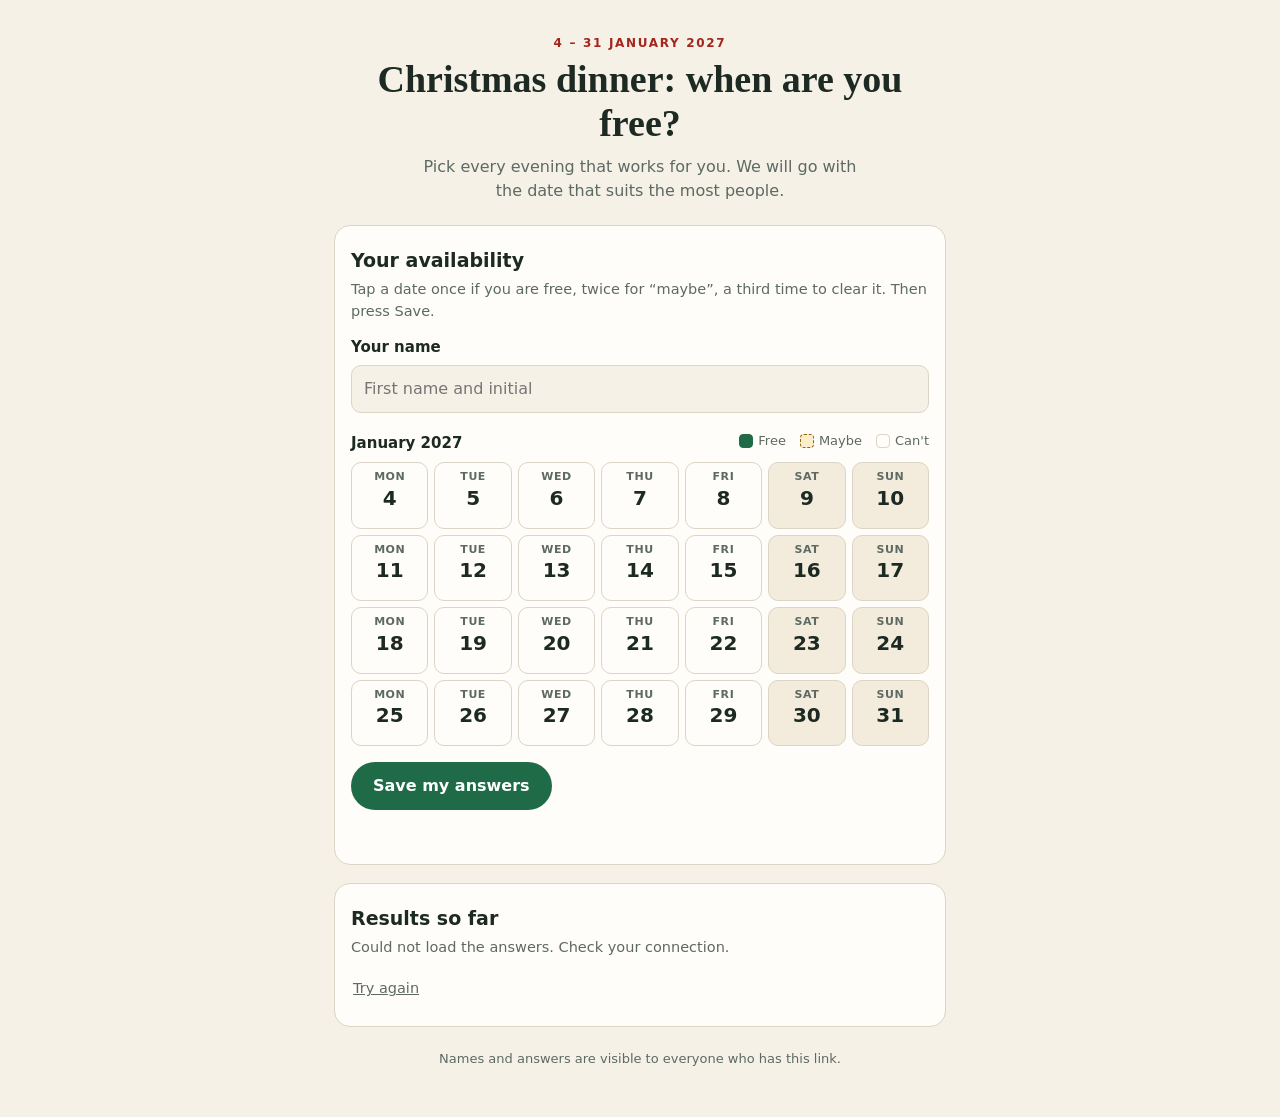
==== index.html @ c8178abc "Add poll page" ====
<!DOCTYPE html>
<html lang="en">
<head>
<meta charset="utf-8">
<meta name="viewport" content="width=device-width, initial-scale=1">
<meta name="robots" content="noindex, nofollow">
<meta name="color-scheme" content="light dark">
<title>Christmas dinner: when are you free?</title>
<style>
  :root {
    --bg: #f6f1e7;
    --surface: #fffdf9;
    --ink: #1c2a23;
    --muted: #5d6a62;
    --line: #dcd4c4;
    --weekend: #f3ecdd;
    --green: #1f6b47;
    --on-green: #ffffff;
    --amber: #96600f;
    --amber-soft: #fbeecb;
    --red: #a3261d;
    --focus: #1a73e8;
  }
  @media (prefers-color-scheme: dark) {
    :root {
      --bg: #111714;
      --surface: #1a231f;
      --ink: #eef2ee;
      --muted: #a5b1aa;
      --line: #34413b;
      --weekend: #202b26;
      --green: #5cc391;
      --on-green: #0c1a13;
      --amber: #e6b655;
      --amber-soft: #40351a;
      --red: #ff9a8f;
      --focus: #8ab4f8;
    }
  }
  * { box-sizing: border-box; }
  [hidden] { display: none !important; }
  body {
    margin: 0;
    background: var(--bg);
    color: var(--ink);
    font: 16px/1.5 system-ui, -apple-system, "Segoe UI", Roboto, "Helvetica Neue", Arial, sans-serif;
    -webkit-text-size-adjust: 100%;
  }
  main { max-width: 640px; margin: 0 auto; padding: 20px 14px 48px; }
  header { text-align: center; padding: 14px 0 4px; }
  .eyebrow {
    margin: 0 0 6px;
    font-size: 12px; font-weight: 700; letter-spacing: .14em; text-transform: uppercase;
    color: var(--red);
  }
  h1 {
    margin: 0 0 10px;
    font-family: Georgia, "Times New Roman", serif;
    font-size: clamp(27px, 6.4vw, 38px); line-height: 1.15; font-weight: 700;
  }
  .lead { margin: 0 auto; max-width: 44ch; color: var(--muted); }
  .banner {
    margin: 16px 0 0; padding: 10px 14px; border-radius: 12px;
    background: var(--amber-soft); border: 1px dashed var(--amber); font-size: 14px;
  }
  .card {
    margin-top: 18px; padding: 20px 16px;
    background: var(--surface); border: 1px solid var(--line); border-radius: 16px;
  }
  h2 { margin: 0 0 4px; font-size: 19px; }
  h3 { margin: 0 0 6px; font-size: 16px; }
  .hint { margin: 0 0 14px; color: var(--muted); font-size: 14.5px; }
  label { display: block; margin: 0 0 6px; font-weight: 600; font-size: 15px; }
  input[type="text"] {
    width: 100%; padding: 11px 12px;
    font: inherit; color: inherit; background: var(--bg);
    border: 1.5px solid var(--line); border-radius: 10px;
  }
  .month {
    margin: 18px 0 8px; font-weight: 700; font-size: 15px;
    display: flex; justify-content: space-between; align-items: baseline; gap: 8px; flex-wrap: wrap;
  }
  .legend { display: flex; flex-wrap: wrap; gap: 6px 14px; font-size: 13px; color: var(--muted); font-weight: 400; }
  .legend span { display: inline-flex; align-items: center; gap: 5px; }
  .swatch { width: 14px; height: 14px; border-radius: 4px; border: 1.5px solid var(--line); background: var(--surface); }
  .swatch.yes { background: var(--green); border-color: var(--green); }
  .swatch.maybe { background: var(--amber-soft); border-color: var(--amber); border-style: dashed; }

  .cal { display: grid; grid-template-columns: repeat(7, minmax(0, 1fr)); gap: 6px; }
  .day {
    position: relative; overflow: hidden;
    display: flex; flex-direction: column; align-items: center; justify-content: center; gap: 1px;
    min-height: 64px; padding: 6px 0 4px; margin: 0;
    font: inherit; color: inherit; background: var(--surface);
    border: 1.5px solid var(--line); border-radius: 10px;
    cursor: pointer; touch-action: manipulation; -webkit-tap-highlight-color: transparent;
    -webkit-appearance: none; appearance: none;
  }
  .day > span { position: relative; }
  .day.weekend { background: var(--weekend); }
  .day .wd { font-size: 11px; font-weight: 700; letter-spacing: .05em; text-transform: uppercase; color: var(--muted); }
  .day .num { font-size: 20px; font-weight: 700; line-height: 1.1; }
  .day .mon { font-size: 10px; color: var(--muted); line-height: 1; }
  .day .tag { min-height: 14px; font-size: 10.5px; line-height: 14px; font-weight: 700; }
  .day:focus-visible, button:focus-visible, input:focus-visible {
    outline: 3px solid var(--focus); outline-offset: 2px;
  }
  .day.yes { background: var(--green); border-color: var(--green); color: var(--on-green); }
  .day.yes .wd, .day.yes .mon { color: inherit; opacity: .85; }
  .day.maybe { background: var(--amber-soft); border-color: var(--amber); border-style: dashed; }
  .day.maybe .tag { color: var(--amber); }

  .res::before {
    content: ""; position: absolute; top: 0; right: 0; bottom: 0; left: 0;
    background: var(--green); opacity: var(--heat, 0);
  }
  .res.hot { color: var(--on-green); }
  .res.hot .wd, .res.hot .mon { color: inherit; opacity: .85; }
  .res.best { border-color: var(--red); border-width: 2.5px; }
  .res.sel { box-shadow: 0 0 0 2.5px var(--ink); border-color: var(--ink); }

  .actions { display: flex; flex-wrap: wrap; align-items: center; gap: 10px 16px; margin-top: 16px; }
  .primary {
    padding: 12px 22px; font: inherit; font-weight: 700; cursor: pointer;
    color: var(--on-green); background: var(--green); border: 0; border-radius: 999px;
  }
  .primary:disabled { opacity: .55; cursor: default; }
  .textbtn {
    padding: 6px 2px; font: inherit; font-size: 14.5px; cursor: pointer;
    color: var(--muted); background: none; border: 0; text-decoration: underline;
  }
  .status { margin: 12px 0 0; min-height: 22px; font-size: 14.5px; }
  .status.ok { color: var(--green); font-weight: 600; }
  .status.error { color: var(--red); font-weight: 600; }
  .status.warn { color: var(--amber); font-weight: 600; }

  .top { margin: 14px 0 0; padding: 0; list-style: none; display: grid; gap: 6px; }
  .top button {
    width: 100%; display: flex; justify-content: space-between; align-items: baseline; gap: 10px;
    padding: 10px 12px; font: inherit; color: inherit; text-align: left; cursor: pointer;
    background: var(--bg); border: 1.5px solid var(--line); border-radius: 10px;
  }
  .top .when { font-weight: 700; }
  .top .who { color: var(--muted); font-size: 14px; white-space: nowrap; }
  .detail { margin-top: 14px; padding: 12px 14px; background: var(--bg); border-radius: 12px; font-size: 15px; }
  .detail p { margin: 4px 0 0; }
  .people { margin: 14px 0 0; font-size: 14.5px; color: var(--muted); }
  footer { margin-top: 22px; text-align: center; color: var(--muted); font-size: 13px; }

  @media (max-width: 400px) {
    main { padding: 14px 10px 40px; }
    .card { padding: 16px 10px; }
    .cal { gap: 4px; }
    .day { min-height: 60px; border-radius: 8px; }
    .day .wd { font-size: 10px; letter-spacing: .02em; }
    .day .num { font-size: 18px; }
    .day .tag { font-size: 10px; }
  }
</style>
</head>
<body>
<main>
  <header>
    <p class="eyebrow" id="range"></p>
    <h1>Christmas dinner: when are you free?</h1>
    <p class="lead">Pick every evening that works for you. We will go with the date that suits the most people.</p>
  </header>

  <p class="banner" id="demo" hidden>Preview mode: these are sample answers and nothing you enter is saved.</p>

  <section class="card" aria-labelledby="vote-title">
    <h2 id="vote-title">Your availability</h2>
    <p class="hint">Tap a date once if you are free, twice for &ldquo;maybe&rdquo;, a third time to clear it. Then press Save.</p>

    <label for="name">Your name</label>
    <input type="text" id="name" maxlength="40" autocomplete="name" placeholder="First name and initial">

    <div class="month">
      <span id="vote-month"></span>
      <span class="legend" aria-hidden="true">
        <span><i class="swatch yes"></i>Free</span>
        <span><i class="swatch maybe"></i>Maybe</span>
        <span><i class="swatch"></i>Can't</span>
      </span>
    </div>
    <div class="cal" id="vote-cal" role="group" aria-label="Your availability, date by date"></div>

    <div class="actions">
      <button type="button" class="primary" id="save">Save my answers</button>
      <button type="button" class="textbtn" id="remove" hidden>Remove my answers</button>
    </div>
    <p class="status" id="status" role="status" aria-live="polite"></p>
  </section>

  <section class="card" aria-labelledby="res-title">
    <h2 id="res-title">Results so far</h2>
    <p class="hint" id="count">Loading answers&hellip;</p>
    <button type="button" class="textbtn" id="retry" hidden>Try again</button>

    <div id="res-body" hidden>
      <div id="top-wrap">
        <h3>Best dates</h3>
        <ol class="top" id="top"></ol>
      </div>

      <div class="month">
        <span id="res-month"></span>
        <span class="legend">Number = people free, +n = maybe. Tap a date for names.</span>
      </div>
      <div class="cal" id="res-cal" role="group" aria-label="Results, date by date"></div>

      <div class="detail" id="detail" aria-live="polite"></div>
      <p class="people" id="people"></p>
    </div>
  </section>

  <footer>Names and answers are visible to everyone who has this link.</footer>
</main>

<script>
(function () {
  'use strict';

  /* ------------------------------------------------------------------
     Settings. API_URL is the Google Apps Script web app address
     (it ends with /exec). Leave it empty to run in preview mode.
     ------------------------------------------------------------------ */
  var CONFIG = {
    API_URL: 'https://script.google.com/macros/s/AKfycbxa3gKPzB4T4q2veu583Akxy4anp-9lhqV6BipjhSK2Z4Tx8DM4zlp5G-_7PPSQfwPbwg/exec',
    START: '2027-01-04',
    END: '2027-01-31',
    KEY: 'christmas-dinner-2027'
  };

  var LIVE = /^https:\/\/script\.google\.com\/macros\/s\/[\w-]+\/exec$/.test(CONFIG.API_URL);
  var DAY_MS = 86400000;

  /* ---------- dates (all in UTC so every visitor sees the same days) ---------- */

  function buildDates(start, end) {
    var out = [];
    var t = Date.parse(start + 'T00:00:00Z');
    var last = Date.parse(end + 'T00:00:00Z');
    for (; t <= last; t += DAY_MS) out.push(new Date(t).toISOString().slice(0, 10));
    return out;
  }

  function formatter(options) {
    options.timeZone = 'UTC';
    return new Intl.DateTimeFormat('en-GB', options);
  }
  var F = {
    wd: formatter({ weekday: 'short' }),
    wdLong: formatter({ weekday: 'long' }),
    mon: formatter({ month: 'short' }),
    monLong: formatter({ month: 'long' })
  };

  function info(iso) {
    var d = new Date(iso + 'T00:00:00Z');
    var day = d.getUTCDate();
    return {
      iso: iso,
      dow: d.getUTCDay(),                         // 0 = Sunday
      day: day,
      year: d.getUTCFullYear(),
      month: d.getUTCMonth(),
      wd: F.wd.format(d),
      short: F.wd.format(d) + ' ' + day + ' ' + F.mon.format(d),
      long: F.wdLong.format(d) + ' ' + day + ' ' + F.monLong.format(d),
      mon: F.mon.format(d),
      monLong: F.monLong.format(d)
    };
  }

  var DATES = buildDates(CONFIG.START, CONFIG.END);
  var INFO = {};
  DATES.forEach(function (iso) { INFO[iso] = info(iso); });
  var FIRST = INFO[DATES[0]];
  var LAST = INFO[DATES[DATES.length - 1]];
  var ONE_MONTH = FIRST.month === LAST.month && FIRST.year === LAST.year;

  /* ---------- small helpers ---------- */

  function $(id) { return document.getElementById(id); }

  function el(tag, className, text) {
    var node = document.createElement(tag);
    if (className) node.className = className;
    if (text !== undefined && text !== null) node.textContent = String(text);
    return node;
  }

  var store = (function () {
    var memory = {};
    return {
      get: function (key) {
        try {
          var value = window.localStorage.getItem(key);
          if (value !== null) return value;
        } catch (ignore) {}
        return Object.prototype.hasOwnProperty.call(memory, key) ? memory[key] : null;
      },
      set: function (key, value) {
        memory[key] = value;
        try { window.localStorage.setItem(key, value); } catch (ignore) {}
      }
    };
  })();

  function newId() {
    var c = window.crypto;
    if (c && typeof c.randomUUID === 'function') return c.randomUUID();
    var bytes = new Uint8Array(16);
    if (c && c.getRandomValues) c.getRandomValues(bytes);
    else for (var i = 0; i < 16; i++) bytes[i] = Math.floor(Math.random() * 256);
    bytes[6] = (bytes[6] & 0x0f) | 0x40;
    bytes[8] = (bytes[8] & 0x3f) | 0x80;
    var hex = Array.prototype.map.call(bytes, function (b) { return ('0' + b.toString(16)).slice(-2); }).join('');
    return hex.slice(0, 8) + '-' + hex.slice(8, 12) + '-' + hex.slice(12, 16) + '-' + hex.slice(16, 20) + '-' + hex.slice(20);
  }

  function cleanName(value) {
    return String(value || '').replace(/\s+/g, ' ').trim();
  }

  function people(n) { return n === 1 ? '1 person' : n + ' people'; }

  /* ---------- state ---------- */

  var myId = store.get(CONFIG.KEY + ':id');
  if (!/^[0-9a-f]{8}-[0-9a-f]{4}-[0-9a-f]{4}-[0-9a-f]{4}-[0-9a-f]{12}$/i.test(myId || '')) {
    myId = newId();
    store.set(CONFIG.KEY + ':id', myId);
  }
  var myVotes = {};          // iso date -> 'yes' | 'maybe'
  var responses = [];        // [{ name, votes, mine? }]
  var loaded = false;
  var dirty = false;
  var hasSaved = false;
  var busy = false;
  var selected = null;

  var voteCells = {};
  var resCells = {};

  /* ---------- server ---------- */

  var mockRows = (function () {
    function pick(offsets, maybes) {
      var votes = {};
      offsets.forEach(function (i) { if (DATES[i]) votes[DATES[i]] = 'yes'; });
      (maybes || []).forEach(function (i) { if (DATES[i]) votes[DATES[i]] = 'maybe'; });
      return votes;
    }
    return [
      { id: 'sample-1', name: 'Alex', votes: pick([3, 4, 5, 11, 12, 18], [6, 19]) },
      { id: 'sample-2', name: 'Sam', votes: pick([4, 5, 12, 13, 19, 26], [11]) },
      { id: 'sample-3', name: 'Jo', votes: pick([1, 5, 8, 12, 15, 22], [4, 26]) }
    ];
  })();

  function mockApi(method, payload) {
    return new Promise(function (resolve) {
      window.setTimeout(function () {
        if (method === 'POST') {
          var index = -1;
          mockRows.forEach(function (row, i) { if (row.id === payload.id) index = i; });
          if (payload.action === 'delete') {
            if (index >= 0) mockRows.splice(index, 1);
          } else {
            var row = { id: payload.id, name: payload.name, votes: JSON.parse(JSON.stringify(payload.votes)) };
            if (index >= 0) mockRows[index] = row; else mockRows.push(row);
          }
        }
        resolve({
          ok: true,
          responses: mockRows.map(function (row) {
            var item = { name: row.name, votes: row.votes };
            if (row.id === myId) item.mine = true;
            return item;
          })
        });
      }, 150);
    });
  }

  function api(method, payload) {
    if (!LIVE) return mockApi(method, payload);
    var request;
    if (method === 'GET') {
      request = fetch(CONFIG.API_URL + '?id=' + encodeURIComponent(myId) + '&t=' + Date.now(), { redirect: 'follow' });
    } else {
      // text/plain keeps this a "simple" request, which is what Apps Script web apps accept.
      request = fetch(CONFIG.API_URL, {
        method: 'POST',
        redirect: 'follow',
        headers: { 'Content-Type': 'text/plain;charset=utf-8' },
        body: JSON.stringify(payload)
      });
    }
    return request.then(function (response) {
      if (!response.ok) throw new Error('The server answered with an error (' + response.status + ').');
      return response.json();
    }).then(function (data) {
      if (!data || data.ok !== true || !Array.isArray(data.responses)) {
        throw new Error(data && data.error ? data.error : 'Unexpected answer from the server.');
      }
      return data;
    });
  }

  /* ---------- calendars ---------- */

  function buildCalendar(container, cells, className, onClick) {
    container.textContent = '';
    var offset = (FIRST.dow + 6) % 7;             // weeks start on Monday
    for (var i = 0; i < offset; i++) {
      var pad = el('span');
      pad.setAttribute('aria-hidden', 'true');
      container.appendChild(pad);
    }
    DATES.forEach(function (iso) {
      var d = INFO[iso];
      var button = el('button', 'day ' + className + (d.dow === 0 || d.dow === 6 ? ' weekend' : ''));
      button.type = 'button';
      button.setAttribute('data-date', iso);
      button.appendChild(el('span', 'wd', d.wd));
      button.appendChild(el('span', 'num', d.day));
      if (!ONE_MONTH) button.appendChild(el('span', 'mon', d.mon));
      button.appendChild(el('span', 'tag', ''));
      button.addEventListener('click', function () { onClick(iso); });
      cells[iso] = button;
      container.appendChild(button);
    });
  }

  function paintVoteCell(iso) {
    var button = voteCells[iso];
    var value = myVotes[iso];
    button.classList.toggle('yes', value === 'yes');
    button.classList.toggle('maybe', value === 'maybe');
    button.querySelector('.tag').textContent = value || '';
    button.setAttribute('aria-pressed', value === 'yes' ? 'true' : value === 'maybe' ? 'mixed' : 'false');
    button.setAttribute('aria-label', INFO[iso].long + ': ' +
      (value === 'yes' ? 'free' : value === 'maybe' ? 'maybe' : 'not selected'));
  }

  function paintVotes() { DATES.forEach(paintVoteCell); }

  function onVoteClick(iso) {
    if (busy) return;
    var value = myVotes[iso];
    if (!value) myVotes[iso] = 'yes';
    else if (value === 'yes') myVotes[iso] = 'maybe';
    else delete myVotes[iso];
    dirty = true;
    paintVoteCell(iso);
    setStatus('Not saved yet. Press “' + $('save').textContent + '” when you are done.', 'warn');
  }

  /* ---------- results ---------- */

  function tally() {
    var t = {};
    DATES.forEach(function (iso) { t[iso] = { yes: [], maybe: [] }; });
    responses.forEach(function (r) {
      DATES.forEach(function (iso) {
        var value = r.votes ? r.votes[iso] : null;
        if (value === 'yes') t[iso].yes.push(r.name);
        else if (value === 'maybe') t[iso].maybe.push(r.name);
      });
    });
    return t;
  }

  function ranking(t) {
    return DATES.filter(function (iso) {
      return t[iso].yes.length + t[iso].maybe.length > 0;
    }).sort(function (a, b) {
      return t[b].yes.length - t[a].yes.length ||
             t[b].maybe.length - t[a].maybe.length ||
             (a < b ? -1 : 1);
    });
  }

  function summary(entry) {
    var parts = [];
    if (entry.yes.length) parts.push(entry.yes.length + ' free');
    if (entry.maybe.length) parts.push(entry.maybe.length + ' maybe');
    return parts.join(' · ');
  }

  function paintResults() {
    var t = tally();
    var rank = ranking(t);
    var n = responses.length;

    $('count').textContent = n === 0 ? 'No answers yet. Be the first!' :
      people(n) + (n === 1 ? ' has' : ' have') + ' answered.';
    $('res-body').hidden = false;

    // Best dates
    var top = $('top');
    top.textContent = '';
    rank.slice(0, 3).forEach(function (iso) {
      var item = el('li');
      var button = el('button');
      button.type = 'button';
      button.appendChild(el('span', 'when', INFO[iso].short));
      button.appendChild(el('span', 'who', summary(t[iso])));
      button.addEventListener('click', function () { select(iso); });
      item.appendChild(button);
      top.appendChild(item);
    });
    $('top-wrap').hidden = rank.length === 0;

    // Heat map
    var maxYes = 0;
    DATES.forEach(function (iso) { maxYes = Math.max(maxYes, t[iso].yes.length); });
    var best = {};
    if (rank.length) {
      var lead = t[rank[0]];
      rank.forEach(function (iso) {
        if (t[iso].yes.length === lead.yes.length && t[iso].maybe.length === lead.maybe.length) best[iso] = true;
      });
    }
    DATES.forEach(function (iso) {
      var button = resCells[iso];
      var yes = t[iso].yes.length;
      var maybe = t[iso].maybe.length;
      var heat = maxYes ? yes / maxYes : 0;
      button.style.setProperty('--heat', (heat * 0.92).toFixed(2));
      button.classList.toggle('hot', heat >= 0.55);
      button.classList.toggle('best', best[iso] === true);
      button.querySelector('.tag').textContent = (yes ? String(yes) : '') + (maybe ? '+' + maybe : '');
      button.setAttribute('aria-label', INFO[iso].long + ': ' + yes + ' free, ' + maybe + ' maybe');
    });

    if (!selected || !t[selected]) selected = null;
    if (!selected && rank.length) selected = rank[0];
    paintDetail(t);

    $('people').textContent = n ? 'Answered so far: ' +
      responses.map(function (r) { return r.name; }).join(', ') + '.' : '';
  }

  function paintDetail(t) {
    var box = $('detail');
    box.textContent = '';
    DATES.forEach(function (iso) {
      resCells[iso].classList.toggle('sel', iso === selected);
      resCells[iso].setAttribute('aria-pressed', iso === selected ? 'true' : 'false');
    });
    if (!selected) {
      box.appendChild(el('p', null, 'Tap a date above to see who is free.'));
      return;
    }
    var entry = (t || tally())[selected];
    box.appendChild(el('h3', null, INFO[selected].long));
    if (!entry.yes.length && !entry.maybe.length) {
      box.appendChild(el('p', null, 'Nobody has picked this date yet.'));
      return;
    }
    [['Free', entry.yes], ['Maybe', entry.maybe]].forEach(function (pair) {
      if (!pair[1].length) return;
      var line = el('p');
      line.appendChild(el('strong', null, pair[0] + ' (' + pair[1].length + '): '));
      line.appendChild(document.createTextNode(pair[1].join(', ')));
      box.appendChild(line);
    });
  }

  function select(iso) {
    selected = iso;
    paintDetail();
  }

  /* ---------- actions ---------- */

  function setStatus(text, kind) {
    var node = $('status');
    node.textContent = text || '';
    node.className = 'status' + (kind ? ' ' + kind : '');
  }

  function setBusy(value) {
    busy = value;
    $('save').disabled = value;
    $('remove').disabled = value;
  }

  function paintButtons() {
    $('save').textContent = hasSaved ? 'Update my answers' : 'Save my answers';
    $('remove').hidden = !hasSaved;
  }

  function applyResponses(list) {
    responses = list;
    loaded = true;
    $('retry').hidden = true;
    paintResults();
  }

  function load() {
    $('count').textContent = 'Loading answers…';
    $('retry').hidden = true;
    return api('GET').then(function (data) {
      var mine = null;
      data.responses.forEach(function (r) { if (r.mine) mine = r; });
      if (mine) {
        hasSaved = true;
        if (!dirty) {
          myVotes = {};
          DATES.forEach(function (iso) {
            if (mine.votes[iso] === 'yes' || mine.votes[iso] === 'maybe') myVotes[iso] = mine.votes[iso];
          });
          if (!cleanName($('name').value)) $('name').value = mine.name;
          paintVotes();
        }
      }
      paintButtons();
      applyResponses(data.responses);
    }).catch(function () {
      $('count').textContent = 'Could not load the answers. Check your connection.';
      $('retry').hidden = false;
    });
  }

  function save() {
    if (busy) return;
    var name = cleanName($('name').value);
    if (!name) {
      setStatus('Please enter your name first.', 'error');
      $('name').focus();
      return;
    }
    if (!hasSaved && loaded) {
      var taken = responses.some(function (r) {
        return !r.mine && r.name.toLowerCase() === name.toLowerCase();
      });
      if (taken && !window.confirm('Someone called “' + name + '” has already answered.\n\n' +
          'If that was you on another device, your answers would be counted twice.\n' +
          'Save a new answer with this name anyway?')) {
        return;
      }
    }
    var votes = {};
    DATES.forEach(function (iso) { if (myVotes[iso]) votes[iso] = myVotes[iso]; });

    setBusy(true);
    setStatus('Saving…');
    api('POST', { action: 'save', id: myId, name: name, votes: votes }).then(function (data) {
      dirty = false;
      hasSaved = true;
      store.set(CONFIG.KEY + ':name', name);
      paintButtons();
      applyResponses(data.responses);
      var count = Object.keys(votes).length;
      setStatus('Saved, thank you ' + name + '! ' +
        (count ? 'You picked ' + count + (count === 1 ? ' date. ' : ' dates. ') : 'You picked no dates. ') +
        'To change your answers, open this link again in the same browser.', 'ok');
    }).catch(function (error) {
      setStatus('Could not save: ' + (error && error.message ? error.message : 'unknown error') +
        ' Please try again.', 'error');
    }).then(function () { setBusy(false); });
  }

  function removeMine() {
    if (busy || !hasSaved) return;
    if (!window.confirm('Remove your answers from the poll?')) return;
    setBusy(true);
    setStatus('Removing…');
    api('POST', { action: 'delete', id: myId }).then(function (data) {
      myVotes = {};
      dirty = false;
      hasSaved = false;
      paintVotes();
      paintButtons();
      applyResponses(data.responses);
      setStatus('Your answers have been removed.', 'ok');
    }).catch(function (error) {
      setStatus('Could not remove: ' + (error && error.message ? error.message : 'unknown error') +
        ' Please try again.', 'error');
    }).then(function () { setBusy(false); });
  }

  /* ---------- start ---------- */

  var rangeText = ONE_MONTH
    ? FIRST.day + ' – ' + LAST.day + ' ' + LAST.monLong + ' ' + LAST.year
    : FIRST.day + ' ' + FIRST.mon + ' – ' + LAST.day + ' ' + LAST.mon + ' ' + LAST.year;
  var monthText = ONE_MONTH ? FIRST.monLong + ' ' + FIRST.year : rangeText;
  $('range').textContent = rangeText;
  $('vote-month').textContent = monthText;
  $('res-month').textContent = monthText;
  $('demo').hidden = LIVE;

  buildCalendar($('vote-cal'), voteCells, 'vote', onVoteClick);
  buildCalendar($('res-cal'), resCells, 'res', select);
  paintVotes();

  var savedName = store.get(CONFIG.KEY + ':name');
  if (savedName) $('name').value = savedName;

  $('save').addEventListener('click', save);
  $('remove').addEventListener('click', removeMine);
  $('retry').addEventListener('click', load);
  $('name').addEventListener('keydown', function (event) {
    if (event.key === 'Enter') save();
  });
  window.addEventListener('beforeunload', function (event) {
    if (!dirty) return;
    event.preventDefault();
    event.returnValue = '';
  });

  load();
})();
</script>
</body>
</html>
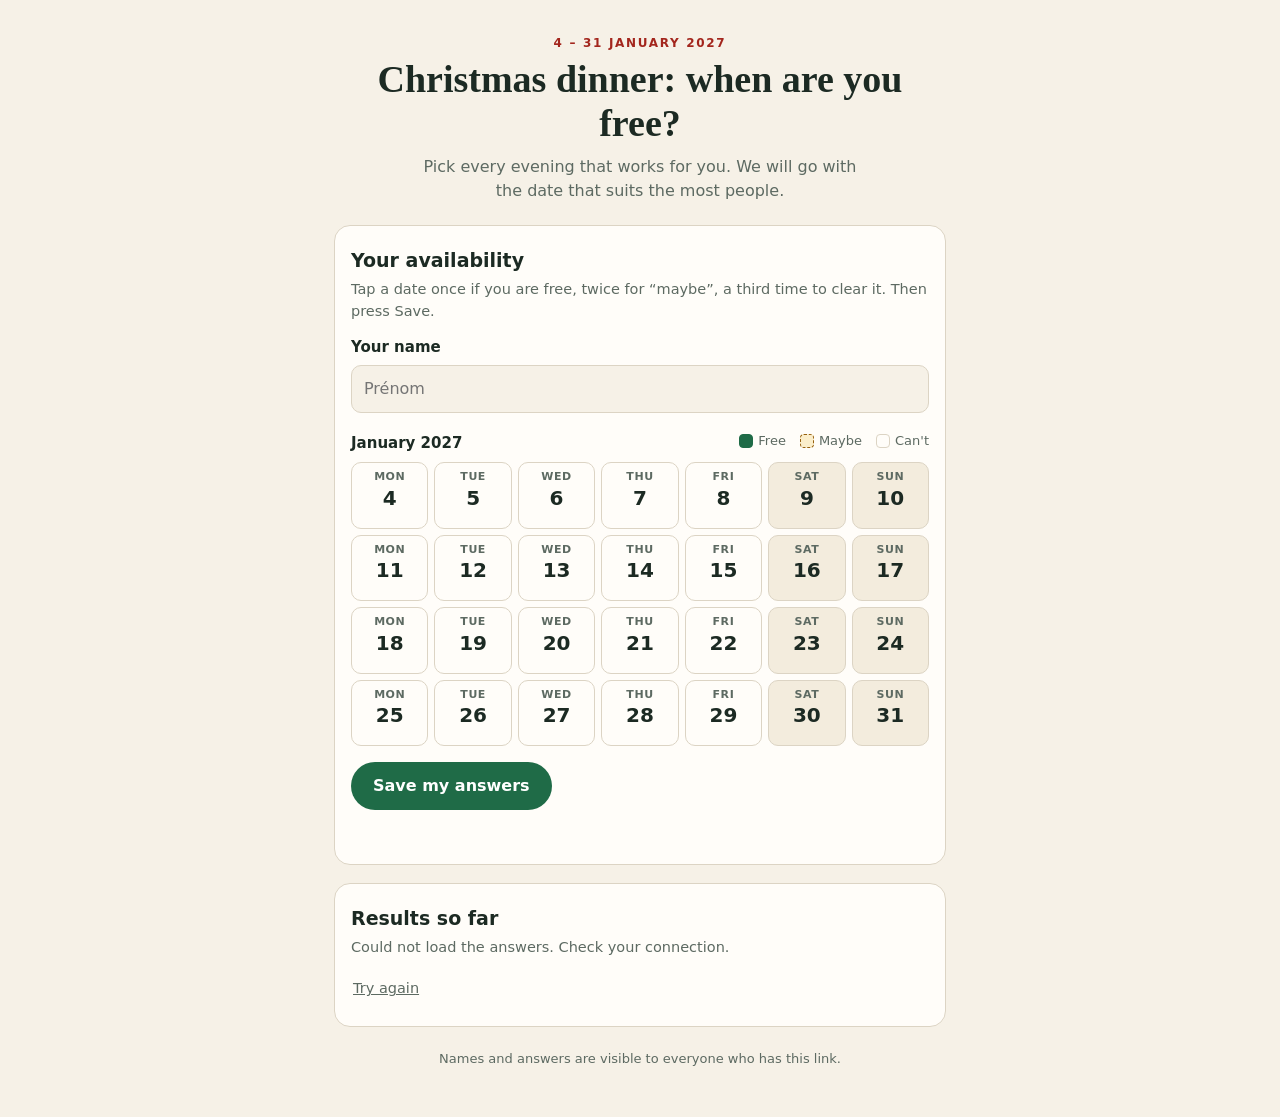
==== commit 3efe207b: "Use Prenom as the name placeholder" ====
--- a/index.html
+++ b/index.html
@@ -173,7 +173,7 @@
     <p class="hint">Tap a date once if you are free, twice for &ldquo;maybe&rdquo;, a third time to clear it. Then press Save.</p>
 
     <label for="name">Your name</label>
-    <input type="text" id="name" maxlength="40" autocomplete="name" placeholder="First name and initial">
+    <input type="text" id="name" maxlength="40" autocomplete="name" placeholder="Prénom">
 
     <div class="month">
       <span id="vote-month"></span>
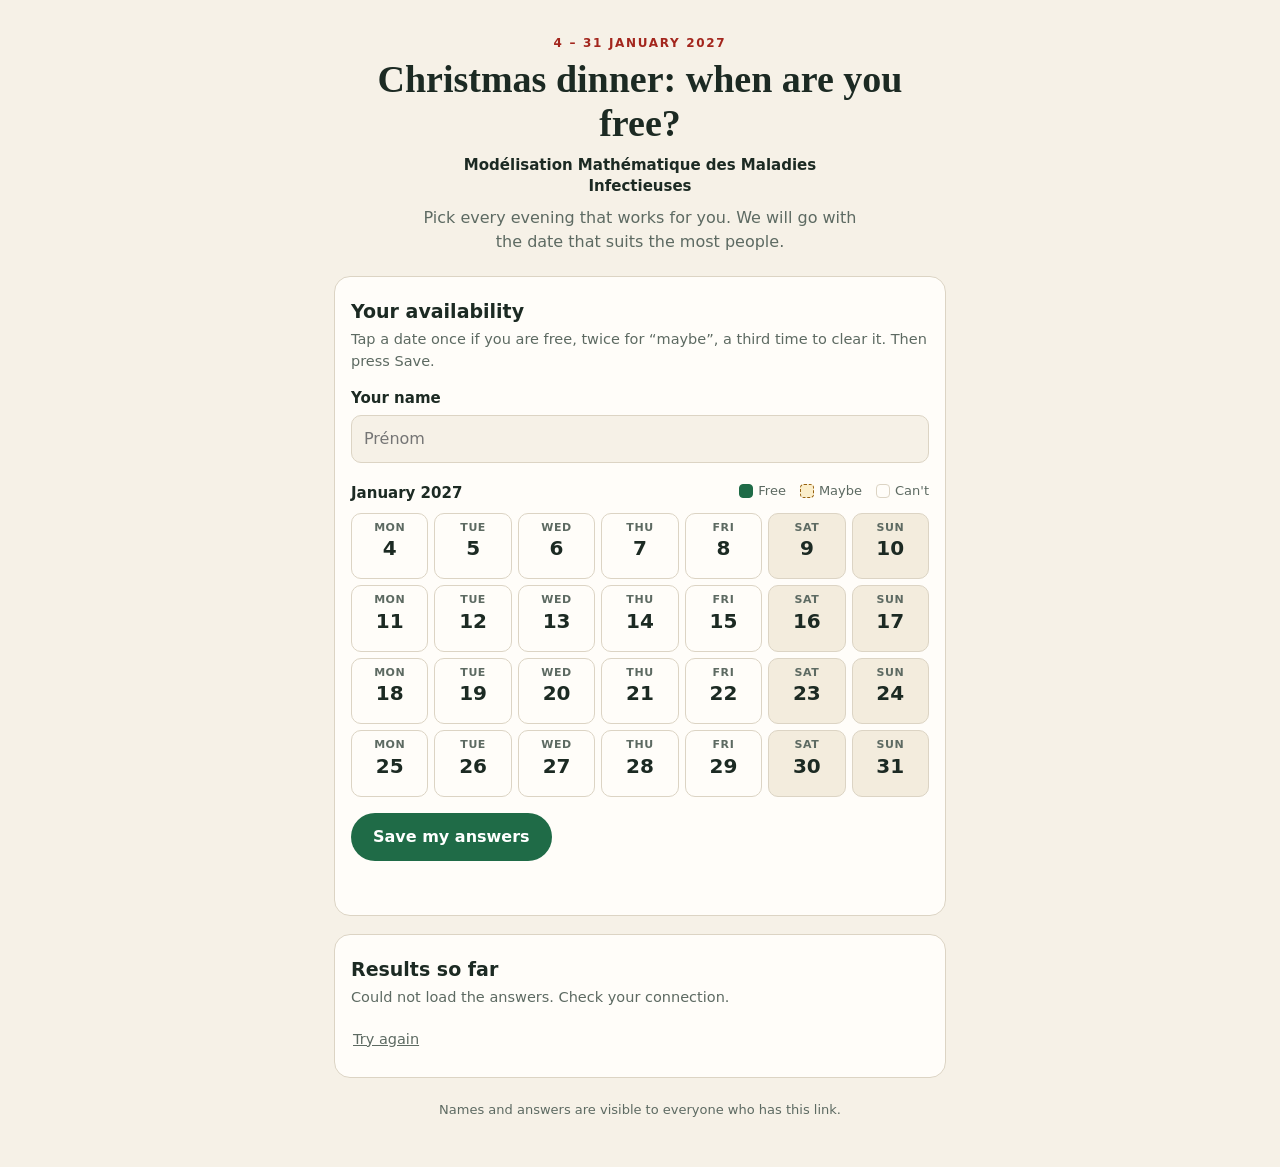
==== commit d23e45f3: "Show the group name under the title" ====
--- a/index.html
+++ b/index.html
@@ -58,6 +58,7 @@
     font-family: Georgia, "Times New Roman", serif;
     font-size: clamp(27px, 6.4vw, 38px); line-height: 1.15; font-weight: 700;
   }
+  .team { margin: 0 auto 10px; max-width: 34ch; font-size: 15px; font-weight: 700; line-height: 1.35; }
   .lead { margin: 0 auto; max-width: 44ch; color: var(--muted); }
   .banner {
     margin: 16px 0 0; padding: 10px 14px; border-radius: 12px;
@@ -163,6 +164,7 @@
   <header>
     <p class="eyebrow" id="range"></p>
     <h1>Christmas dinner: when are you free?</h1>
+    <p class="team">Modélisation Mathématique des Maladies Infectieuses</p>
     <p class="lead">Pick every evening that works for you. We will go with the date that suits the most people.</p>
   </header>
 
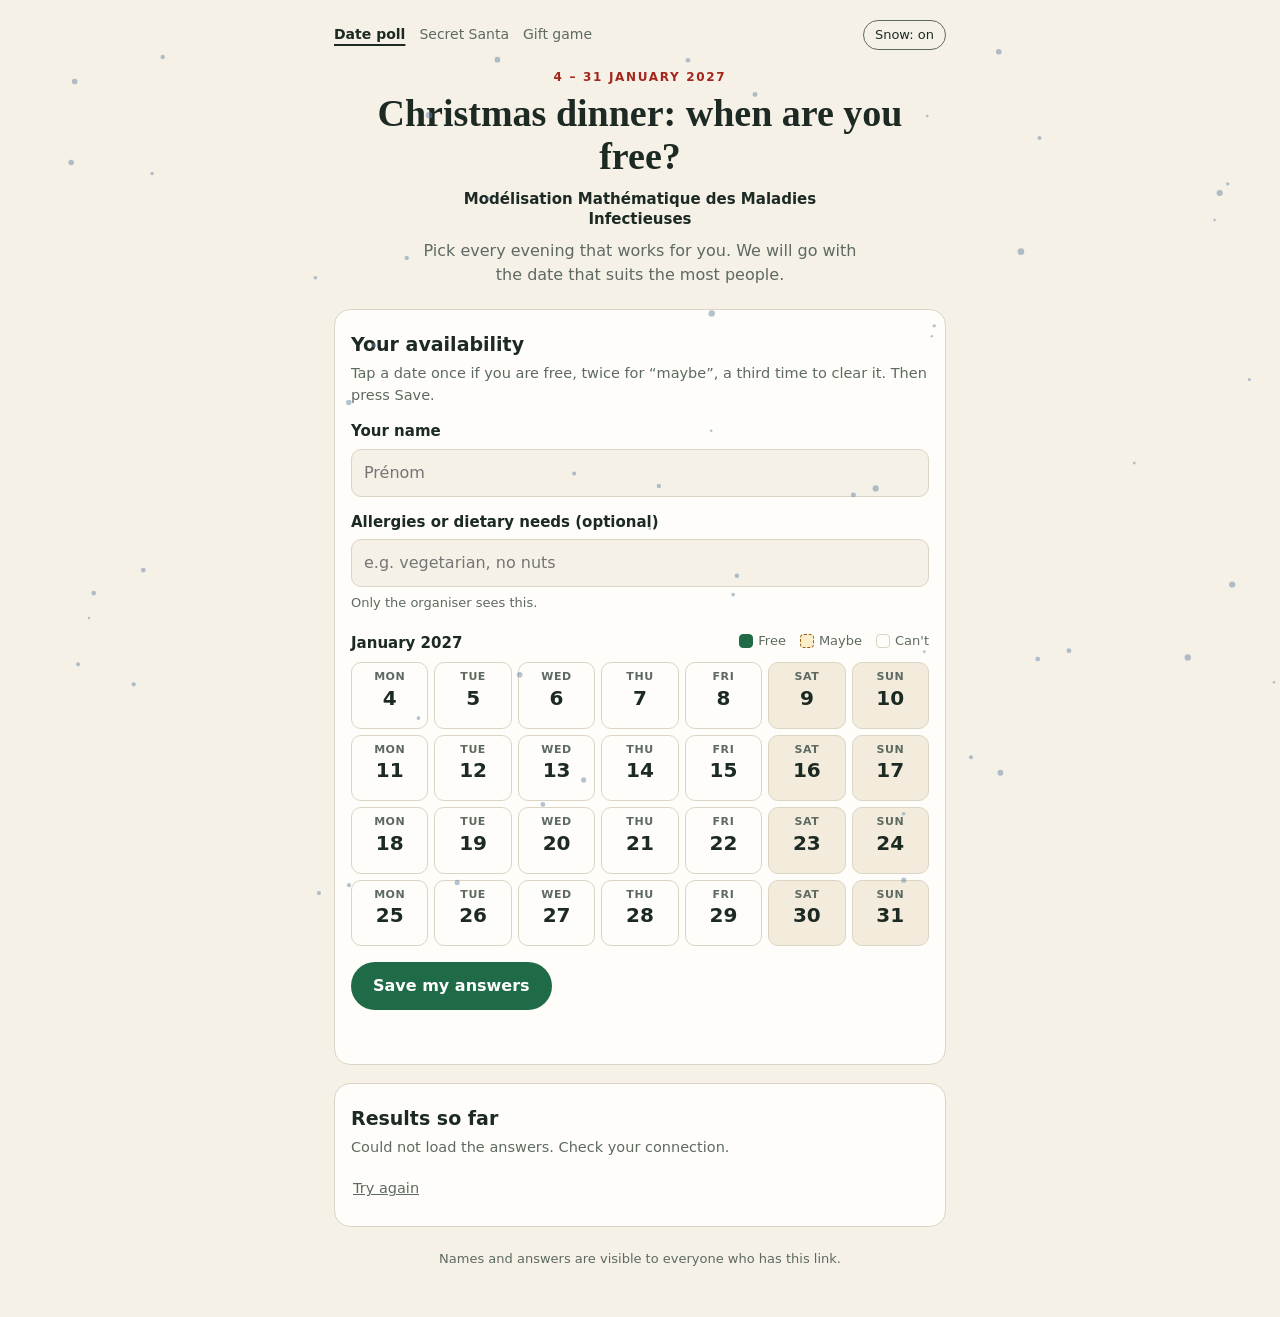
==== commit e9ede852: "Add sleigh, snow, gift reveal, chain, diet field, deadline and gift game" ====
--- a/index.html
+++ b/index.html
@@ -72,6 +72,8 @@
   h3 { margin: 0 0 6px; font-size: 16px; }
   .hint { margin: 0 0 14px; color: var(--muted); font-size: 14.5px; }
   label { display: block; margin: 0 0 6px; font-weight: 600; font-size: 15px; }
+  label.gap { margin-top: 14px; }
+  .note { margin: 6px 0 0; font-size: 13px; color: var(--muted); }
   input[type="text"] {
     width: 100%; padding: 11px 12px;
     font: inherit; color: inherit; background: var(--bg);
@@ -158,6 +160,7 @@
     .day .tag { font-size: 10px; }
   }
 </style>
+<link rel="stylesheet" href="festive.css">
 </head>
 <body>
 <main>
@@ -177,6 +180,10 @@
     <label for="name">Your name</label>
     <input type="text" id="name" maxlength="40" autocomplete="name" placeholder="Prénom">
 
+    <label for="diet" class="gap">Allergies or dietary needs (optional)</label>
+    <input type="text" id="diet" maxlength="120" autocomplete="off" placeholder="e.g. vegetarian, no nuts">
+    <p class="note">Only the organiser sees this.</p>
+
     <div class="month">
       <span id="vote-month"></span>
       <span class="legend" aria-hidden="true">
@@ -219,6 +226,7 @@
   <footer>Names and answers are visible to everyone who has this link.</footer>
 </main>
 
+<script src="festive.js"></script>
 <script>
 (function () {
   'use strict';
@@ -371,7 +379,8 @@
           if (payload.action === 'delete') {
             if (index >= 0) mockRows.splice(index, 1);
           } else {
-            var row = { id: payload.id, name: payload.name, votes: JSON.parse(JSON.stringify(payload.votes)) };
+            var row = { id: payload.id, name: payload.name, votes: JSON.parse(JSON.stringify(payload.votes)),
+              diet: payload.diet || '' };
             if (index >= 0) mockRows[index] = row; else mockRows.push(row);
           }
         }
@@ -379,7 +388,10 @@
           ok: true,
           responses: mockRows.map(function (row) {
             var item = { name: row.name, votes: row.votes };
-            if (row.id === myId) item.mine = true;
+            if (row.id === myId) {
+              item.mine = true;
+              item.diet = row.diet || '';
+            }
             return item;
           })
         });
@@ -618,11 +630,13 @@
             if (mine.votes[iso] === 'yes' || mine.votes[iso] === 'maybe') myVotes[iso] = mine.votes[iso];
           });
           if (!cleanName($('name').value)) $('name').value = mine.name;
+          $('diet').value = mine.diet || '';
           paintVotes();
         }
       }
       paintButtons();
       applyResponses(data.responses);
+      if (window.Festive) window.Festive.setDeadline(data.deadline);
     }).catch(function () {
       $('count').textContent = 'Could not load the answers. Check your connection.';
       $('retry').hidden = false;
@@ -652,12 +666,14 @@
 
     setBusy(true);
     setStatus('Saving…');
-    api('POST', { action: 'save', id: myId, name: name, votes: votes }).then(function (data) {
+    var diet = cleanName($('diet').value);
+    api('POST', { action: 'save', id: myId, name: name, votes: votes, diet: diet }).then(function (data) {
       dirty = false;
       hasSaved = true;
       store.set(CONFIG.KEY + ':name', name);
       paintButtons();
       applyResponses(data.responses);
+      if (window.Festive) window.Festive.sleigh();
       var count = Object.keys(votes).length;
       setStatus('Saved, thank you ' + name + '! ' +
         (count ? 'You picked ' + count + (count === 1 ? ' date. ' : ' dates. ') : 'You picked no dates. ') +
@@ -675,6 +691,7 @@
     setStatus('Removing…');
     api('POST', { action: 'delete', id: myId }).then(function (data) {
       myVotes = {};
+      $('diet').value = '';
       dirty = false;
       hasSaved = false;
       paintVotes();
@@ -711,6 +728,10 @@
   $('name').addEventListener('keydown', function (event) {
     if (event.key === 'Enter') save();
   });
+  $('diet').addEventListener('input', function () {
+    dirty = true;
+    setStatus('Not saved yet. Press “' + $('save').textContent + '” when you are done.', 'warn');
+  });
   window.addEventListener('beforeunload', function (event) {
     if (!dirty) return;
     event.preventDefault();
--- a/festive.css
+++ b/festive.css
@@ -0,0 +1,49 @@
+/* Shared festive layer: links between the pages, snow, Santa's sleigh, deadline. */
+
+.topbar {
+  display: flex; flex-wrap: wrap; align-items: center; gap: 4px 14px;
+  margin: 0 0 4px; font-size: 14px;
+}
+.topbar a { padding: 4px 0; color: var(--muted); text-decoration: none; }
+.topbar a:hover { text-decoration: underline; }
+.topbar a[aria-current="page"] {
+  color: var(--ink); font-weight: 700;
+  text-decoration: underline; text-underline-offset: 5px; text-decoration-thickness: 2px;
+}
+.topbar .spacer { flex: 1 1 auto; }
+.snow-toggle {
+  padding: 4px 11px; font: inherit; font-size: 13px; cursor: pointer;
+  color: var(--muted); background: none; border: 1.5px solid var(--line); border-radius: 999px;
+}
+.snow-toggle[aria-pressed="true"] { color: var(--ink); border-color: var(--muted); }
+.topbar a:focus-visible, .snow-toggle:focus-visible { outline: 3px solid var(--focus); outline-offset: 2px; }
+
+.deadline {
+  display: inline-block; margin: 12px 0 0; padding: 6px 14px;
+  font-size: 14px; font-weight: 600; color: var(--ink);
+  background: var(--amber-soft); border: 1px solid var(--amber); border-radius: 999px;
+}
+.deadline.past { font-weight: 400; color: var(--muted); background: none; border-color: var(--line); }
+
+.snow {
+  position: fixed; top: 0; left: 0; width: 100%; height: 100%;
+  pointer-events: none; z-index: 50;
+}
+
+.sleigh {
+  position: fixed; left: 0; top: 14vh; width: min(70vw, 320px);
+  pointer-events: none; z-index: 60;
+  animation: sleigh-fly 4.6s linear forwards;
+}
+.sleigh svg { display: block; width: 100%; height: auto; animation: sleigh-bob .9s ease-in-out infinite alternate; }
+@keyframes sleigh-fly {
+  from { transform: translateX(-110%); }
+  to { transform: translateX(calc(100vw + 20px)); }
+}
+@keyframes sleigh-bob {
+  from { transform: translateY(-7px) rotate(-4deg); }
+  to { transform: translateY(7px) rotate(-1deg); }
+}
+@media (prefers-reduced-motion: reduce) {
+  .sleigh { display: none; }
+}
